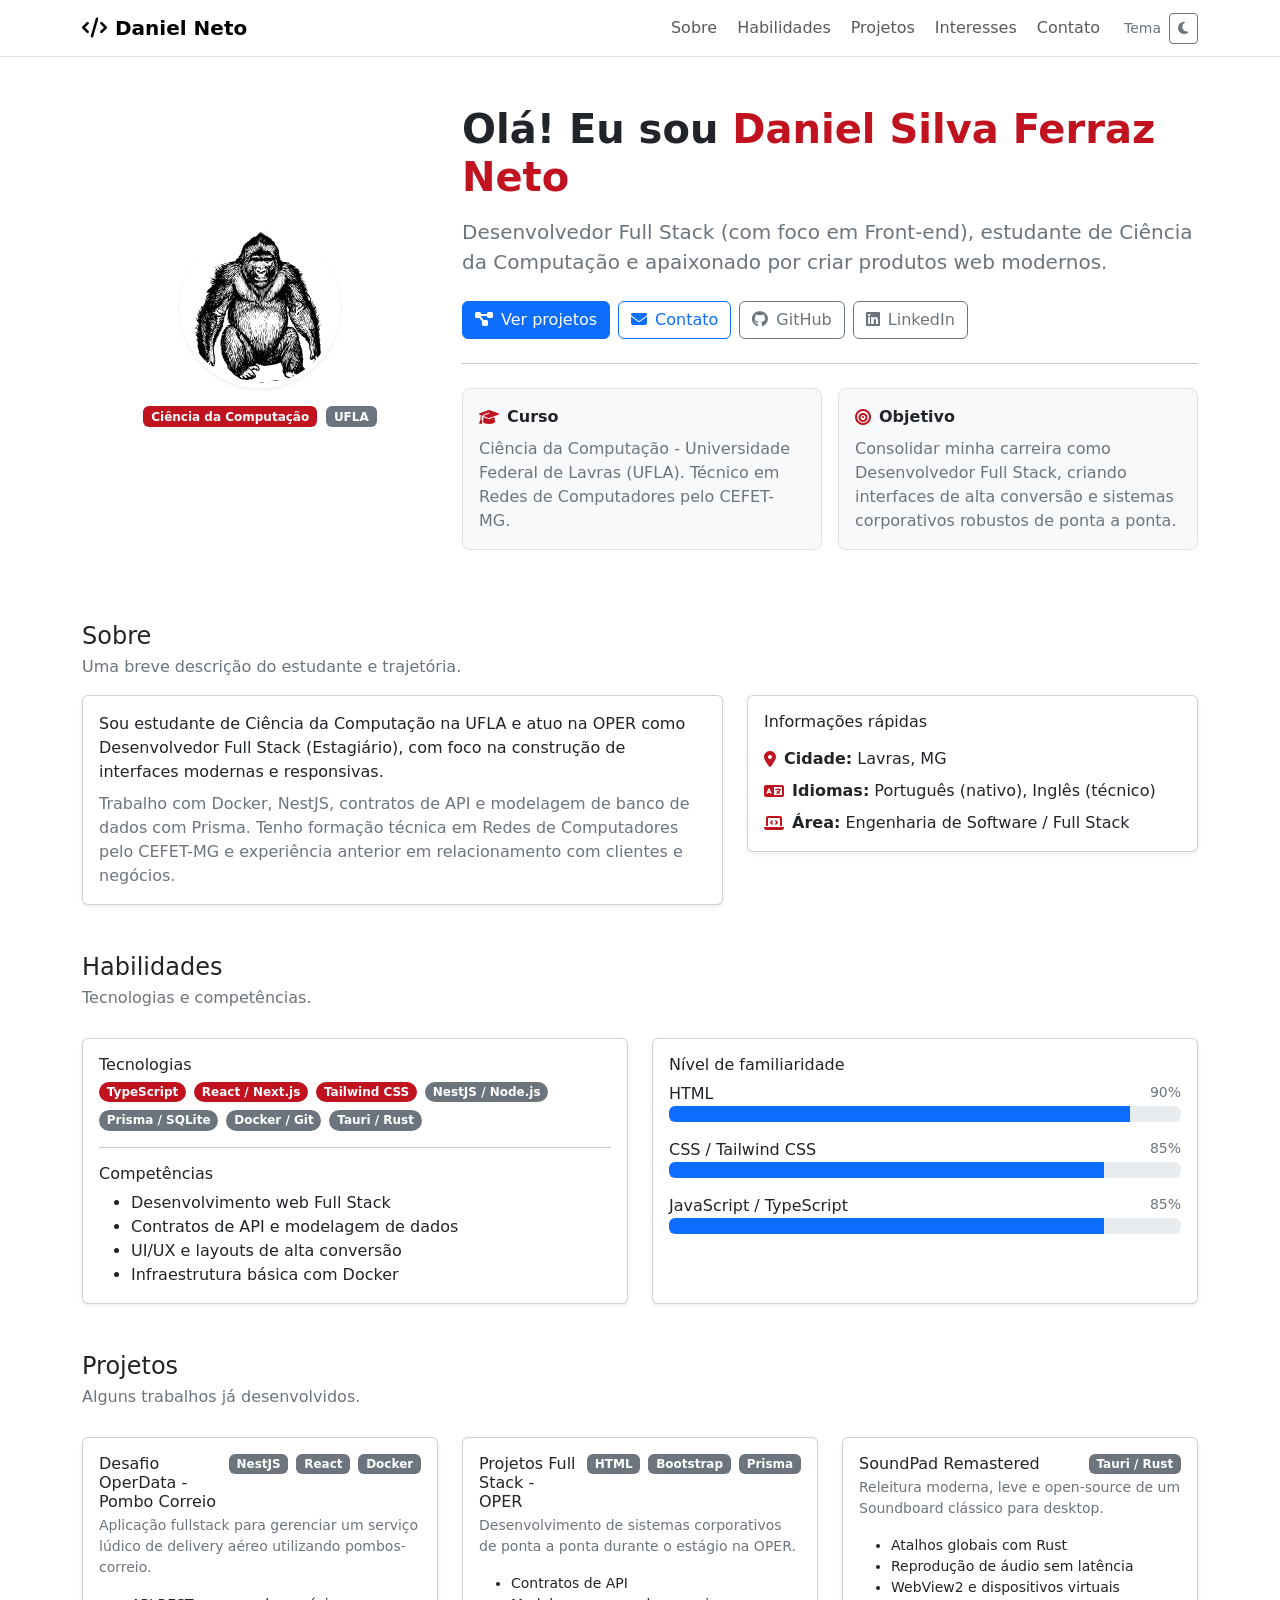
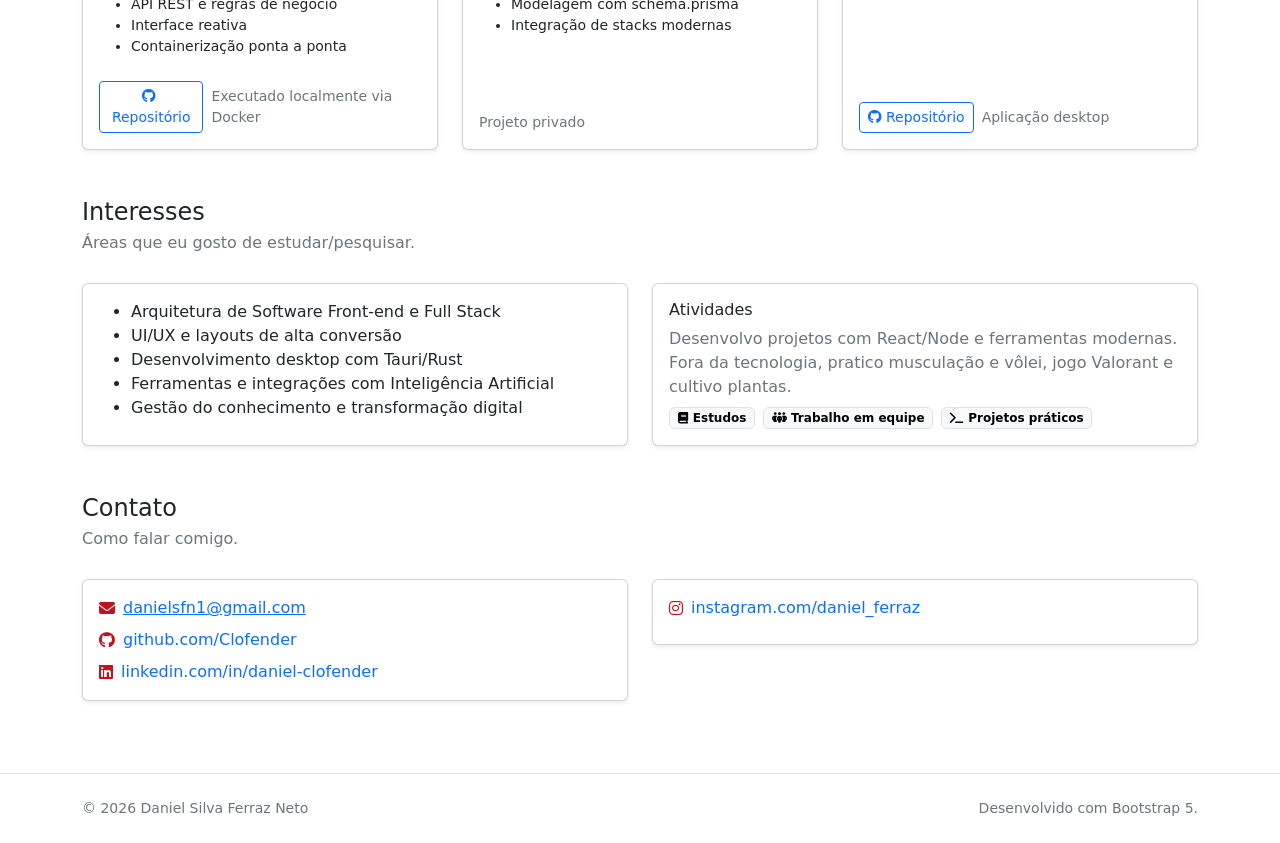
==== code/index.html @ 7e9ef1be "Personaliza portfólio Bootstrap" ====
<!DOCTYPE html>
<html lang="pt-BR" data-bs-theme="light">

<head>
    <meta charset="utf-8">
    <meta name="viewport" content="width=device-width, initial-scale=1.0">
    <title>Daniel Silva Ferraz Neto | Portfólio</title>

    <!-- Bootstrap 5 (CSS) -->
    <link href="https://cdn.jsdelivr.net/npm/bootstrap@5.3.3/dist/css/bootstrap.min.css" rel="stylesheet">

    <!-- Font Awesome (ícones) -->
    <link rel="stylesheet" href="https://cdnjs.cloudflare.com/ajax/libs/font-awesome/6.5.0/css/all.min.css">

    <!-- CSS do projeto (externo) -->
    <link rel="stylesheet" href="assets/css/styles.css">
</head>

<body class="bg-body">
    <!-- Conteúdo virá aqui -->
    <!-- Navbar -->
    <nav class="navbar navbar-expand-lg border-bottom bg-body sticky-top">
        <div class="container">
            <a class="navbar-brand fw-semibold" href="#top">
                <i class="fa-solid fa-code me-2"></i>Daniel Neto
            </a>
            <button class="navbar-toggler" type="button" data-bs-toggle="collapse" data-bs-target="#navContent">
                <span class="navbar-toggler-icon"></span>
            </button>
            <div class="collapse navbar-collapse" id="navContent">
                <ul class="navbar-nav ms-auto gap-lg-1">
                    <li class="nav-item"><a class="nav-link" href="#sobre">Sobre</a></li>
                    <li class="nav-item"><a class="nav-link" href="#habilidades">Habilidades</a></li>
                    <li class="nav-item"><a class="nav-link" href="#projetos">Projetos</a></li>
                    <li class="nav-item"><a class="nav-link" href="#interesses">Interesses</a></li>
                    <li class="nav-item"><a class="nav-link" href="#contato">Contato</a></li>
                </ul>
                <div class="ms-lg-3 d-flex align-items-center gap-2 py-2 py-lg-0">
                    <span class="small text-secondary d-none d-lg-inline">Tema</span>
                    <button id="themeToggle" class="btn btn-outline-secondary btn-sm" type="button">
                        <i class="fa-solid fa-moon"></i>
                    </button>
                </div>
            </div>
        </div>
    </nav>

    <!-- Header / Informações Básicas -->
    <header id="top" class="py-5">
        <div class="container">
            <div class="row align-items-center g-4">
                <div class="col-12 col-lg-4 text-center">
                    <img class="profile-img shadow-sm" src="assets/img/foto.svg" alt="Foto de perfil de Daniel Silva Ferraz Neto">
                    <div class="mt-3">
                        <span class="badge text-bg-primary me-1">Ciência da Computação</span>
                        <span class="badge text-bg-secondary">UFLA</span>
                    </div>
                </div>
                <div class="col-12 col-lg-8">
                    <h1 class="display-6 fw-semibold mb-3">
                        Olá! Eu sou <span class="text-primary">Daniel Silva Ferraz Neto</span>
                    </h1>
                    <p class="lead text-secondary mb-4">
                        Desenvolvedor Full Stack (com foco em Front-end), estudante de Ciência da Computação e apaixonado por criar produtos web modernos.
                    </p>
                    <div class="d-flex flex-wrap gap-2">
                        <a class="btn btn-primary" href="#projetos">
                            <i class="fa-solid fa-diagram-project me-2"></i>Ver projetos
                        </a>
                        <a class="btn btn-outline-primary" href="#contato">
                            <i class="fa-solid fa-envelope me-2"></i>Contato
                        </a>
                        <a class="btn btn-outline-secondary" href="https://github.com/Clofender" target="_blank" rel="noreferrer">
                            <i class="fa-brands fa-github me-2"></i>GitHub
                        </a>
                        <a class="btn btn-outline-secondary" href="https://www.linkedin.com/in/daniel-clofender" target="_blank" rel="noreferrer">
                            <i class="fa-brands fa-linkedin me-2"></i>LinkedIn
                        </a>
                    </div>
                    <hr class="my-4">
                    <div class="row g-3">
                        <div class="col-12 col-md-6">
                            <div class="p-3 rounded-3 border bg-body-tertiary">
                                <div class="d-flex align-items-center gap-2 mb-2">
                                    <i class="fa-solid fa-graduation-cap text-primary"></i>
                                    <strong>Curso</strong>
                                </div>
                                <p class="mb-0 text-secondary">
                                    Ciência da Computação - Universidade Federal de Lavras (UFLA). Técnico em Redes de Computadores pelo CEFET-MG.
                                </p>
                            </div>
                        </div>
                        <div class="col-12 col-md-6">
                            <div class="p-3 rounded-3 border bg-body-tertiary">
                                <div class="d-flex align-items-center gap-2 mb-2">
                                    <i class="fa-solid fa-bullseye text-primary"></i>
                                    <strong>Objetivo</strong>
                                </div>
                                <p class="mb-0 text-secondary">
                                    Consolidar minha carreira como Desenvolvedor Full Stack, criando interfaces de alta conversão e sistemas corporativos robustos de ponta a ponta.
                                </p>
                            </div>
                        </div>
                    </div>
                </div>
            </div>
        </div>
    </header>

    <main class="pb-5">
        <!-- Sobre -->
        <section id="sobre" class="py-4">
            <div class="container">
                <div class="mb-3">
                    <h2 class="h4 mb-1">Sobre</h2>
                    <p class="text-secondary mb-0">Uma breve descrição do estudante e trajetória.</p>
                </div>
                <div class="row g-4">
                    <div class="col-12 col-lg-7">
                        <div class="card shadow-sm">
                            <div class="card-body">
                                <p class="mb-2">
                                    Sou estudante de Ciência da Computação na UFLA e atuo na OPER como Desenvolvedor Full Stack (Estagiário), com foco na construção de interfaces modernas e responsivas.
                                </p>
                                <p class="mb-0 text-secondary">
                                    Trabalho com Docker, NestJS, contratos de API e modelagem de banco de dados com Prisma. Tenho formação técnica em Redes de Computadores pelo CEFET-MG e experiência anterior em relacionamento com clientes e negócios.
                                </p>
                            </div>
                        </div>
                    </div>
                    <div class="col-12 col-lg-5">
                        <div class="card shadow-sm">
                            <div class="card-body">
                                <h3 class="h6 mb-3">Informações rápidas</h3>
                                <ul class="list-unstyled mb-0">
                                    <li class="d-flex gap-2 mb-2">
                                        <i class="fa-solid fa-location-dot text-primary mt-1"></i>
                                        <div><strong>Cidade:</strong> Lavras, MG</div>
                                    </li>
                                    <li class="d-flex gap-2 align-items-start mb-2">
                                        <i class="fa-solid fa-language mt-1 text-primary"></i>
                                        <div><strong>Idiomas:</strong> Português (nativo), Inglês (técnico)</div>
                                    </li>
                                    <li class="d-flex gap-2">
                                        <i class="fa-solid fa-laptop-code text-primary mt-1"></i>
                                        <div><strong>Área:</strong> Engenharia de Software / Full Stack</div>
                                    </li>
                                </ul>
                            </div>
                        </div>
                    </div>
                </div>
            </div>
        </section>
        <!-- Habilidades -->
        <section id="habilidades" class="py-4">
            <div class="container">
                <div class="section-title">
                    <h2 class="h4 mb-1">Habilidades</h2>
                    <p class="text-secondary mb-0">Tecnologias e competências.</p>
                </div>
                <div class="row g-4 mt-1">
                    <div class="col-12 col-lg-6">
                        <div class="card shadow-sm h-100">
                            <div class="card-body">
                                <h3 class="h6">Tecnologias</h3>
                                <div class="d-flex flex-wrap gap-2">
                                     <span class="badge rounded-pill text-bg-primary">TypeScript</span>
                                     <span class="badge rounded-pill text-bg-primary">React / Next.js</span>
                                     <span class="badge rounded-pill text-bg-primary">Tailwind CSS</span>
                                     <span class="badge rounded-pill text-bg-secondary">NestJS / Node.js</span>
                                     <span class="badge rounded-pill text-bg-secondary">Prisma / SQLite</span>
                                     <span class="badge rounded-pill text-bg-secondary">Docker / Git</span>
                                     <span class="badge rounded-pill text-bg-secondary">Tauri / Rust</span>
                                </div>
                                <hr>
                                <h3 class="h6">Competências</h3>
                                <ul class="mb-0">
                                        <li>Desenvolvimento web Full Stack</li>
                                        <li>Contratos de API e modelagem de dados</li>
                                        <li>UI/UX e layouts de alta conversão</li>
                                        <li>Infraestrutura básica com Docker</li>
                                </ul>
                            </div>
                        </div>
                    </div>
                    <div class="col-12 col-lg-6">
                        <div class="card shadow-sm h-100">
                            <div class="card-body">
                                    <h3 class="h6">Nível de familiaridade</h3>
                                <div class="mb-3">
                                    <div class="d-flex justify-content-between">
                                            <span>HTML</span><span class="text-secondary small">90%</span>
                                    </div>
                                        <div class="progress" role="progressbar" aria-label="HTML" aria-valuenow="90"
                                        aria-valuemin="0" aria-valuemax="100">
                                            <div class="progress-bar" style="width: 90%"></div>
                                    </div>
                                </div>
                                <div class="mb-3">
                                    <div class="d-flex justify-content-between">
                                            <span>CSS / Tailwind CSS</span><span class="text-secondary small">85%</span>
                                    </div>
                                        <div class="progress" role="progressbar" aria-label="CSS / Tailwind CSS" aria-valuenow="85"
                                        aria-valuemin="0" aria-valuemax="100">
                                            <div class="progress-bar" style="width: 85%"></div>
                                    </div>
                                </div>
                                <div class="mb-0">
                                    <div class="d-flex justify-content-between">
                                            <span>JavaScript / TypeScript</span><span class="text-secondary small">85%</span>
                                    </div>
                                        <div class="progress" role="progressbar" aria-label="JavaScript / TypeScript" aria-valuenow="85"
                                        aria-valuemin="0" aria-valuemax="100">
                                            <div class="progress-bar" style="width: 85%"></div>
                                    </div>
                                </div>
                            </div>
                        </div>
                    </div>
                </div>
            </div>
        </section>

        <!-- Projetos -->
        <section id="projetos" class="py-4">
            <div class="container">
                <div class="section-title">
                    <h2 class="h4 mb-1">Projetos</h2>
                    <p class="text-secondary mb-0">Alguns trabalhos já desenvolvidos.</p>
                </div>
                <div class="row g-4 mt-1">
                    <div class="col-12 col-md-6 col-lg-4">
                        <div class="card shadow-sm h-100">
                            <div class="card-body d-flex flex-column">
                                <div class="d-flex align-items-start justify-content-between gap-2">
                                    <h3 class="h6 mb-1">Desafio OperData - Pombo Correio</h3>
                                    <span class="badge text-bg-secondary">NestJS</span>
                                    <span class="badge text-bg-secondary">React</span>
                                    <span class="badge text-bg-secondary">Docker</span>
                                </div>
                                <p class="text-secondary small">
                                    Aplicação fullstack para gerenciar um serviço lúdico de delivery aéreo utilizando pombos-correio.
                                </p>
                                <ul class="small mb-4">
                                    <li>API REST e regras de negócio</li>
                                    <li>Interface reativa</li>
                                    <li>Containerização ponta a ponta</li>
                                </ul>
                                <div class="mt-auto d-flex gap-2">
                                    <a class="btn btn-sm btn-outline-primary" href="https://github.com/Clofender/Desafio-OperData-PomboCorreio" target="_blank" rel="noreferrer">
                                        <i class="fa-brands fa-github me-1"></i>Repositório
                                    </a>
                                    <span class="text-secondary small align-self-center">Executado localmente via Docker</span>
                                </div>
                            </div>
                        </div>
                    </div>
                    <div class="col-12 col-md-6 col-lg-4">
                        <div class="card shadow-sm h-100">
                            <div class="card-body d-flex flex-column">
                                <div class="d-flex align-items-start justify-content-between gap-2">
                                    <h3 class="h6 mb-1">Projetos Full Stack - OPER</h3>
                                    <span class="badge text-bg-secondary">HTML</span>
                                    <span class="badge text-bg-secondary">Bootstrap</span>
                                    <span class="badge text-bg-secondary">Prisma</span>
                                </div>
                                <p class="text-secondary small">
                                    Desenvolvimento de sistemas corporativos de ponta a ponta durante o estágio na OPER.
                                </p>
                                <ul class="small mb-4">
                                    <li>Contratos de API</li>
                                    <li>Modelagem com schema.prisma</li>
                                    <li>Integração de stacks modernas</li>
                                </ul>
                                <div class="mt-auto d-flex gap-2">
                                    <span class="text-secondary small align-self-center">Projeto privado</span>
                                </div>
                            </div>
                        </div>
                    </div>
                    <div class="col-12 col-md-6 col-lg-4">
                        <div class="card shadow-sm h-100">
                            <div class="card-body d-flex flex-column">
                                <div class="d-flex align-items-start justify-content-between gap-2">
                                    <h3 class="h6 mb-1">SoundPad Remastered</h3>
                                    <span class="badge text-bg-secondary">Tauri / Rust</span>
                                </div>
                                <p class="text-secondary small">
                                    Releitura moderna, leve e open-source de um Soundboard clássico para desktop.
                                </p>
                                <ul class="small mb-4">
                                    <li>Atalhos globais com Rust</li>
                                    <li>Reprodução de áudio sem latência</li>
                                    <li>WebView2 e dispositivos virtuais</li>
                                </ul>
                                <div class="mt-auto d-flex gap-2">
                                    <a class="btn btn-sm btn-outline-primary" href="https://github.com/Clofender/SoundPad-Remastered" target="_blank" rel="noreferrer">
                                        <i class="fa-brands fa-github me-1"></i>Repositório
                                    </a>
                                    <span class="text-secondary small align-self-center">Aplicação desktop</span>
                                </div>
                            </div>
                        </div>
                    </div>
                </div>
            </div>
        </section>
        <!-- Interesses -->
        <section id="interesses" class="py-4">
            <div class="container">
                <div class="section-title">
                    <h2 class="h4 mb-1">Interesses</h2>
                    <p class="text-secondary mb-0">Áreas que eu gosto de estudar/pesquisar.</p>
                </div>
                <div class="row g-4 mt-1">
                    <div class="col-12 col-lg-6">
                        <div class="card shadow-sm h-100">
                            <div class="card-body">
                                <ul class="mb-0">
                                    <li>Arquitetura de Software Front-end e Full Stack</li>
                                    <li>UI/UX e layouts de alta conversão</li>
                                    <li>Desenvolvimento desktop com Tauri/Rust</li>
                                    <li>Ferramentas e integrações com Inteligência Artificial</li>
                                    <li>Gestão do conhecimento e transformação digital</li>
                                </ul>
                            </div>
                        </div>
                    </div>
                    <div class="col-12 col-lg-6">
                        <div class="card shadow-sm h-100">
                            <div class="card-body">
                                <h3 class="h6">Atividades</h3>
                                <p class="text-secondary mb-2">
                                    Desenvolvo projetos com React/Node e ferramentas modernas. Fora da tecnologia, pratico musculação e vôlei, jogo Valorant e cultivo plantas.
                                </p>
                                <div class="d-flex flex-wrap gap-2">
                                    <span class="badge text-bg-light border"><i
                                            class="fa-solid fa-book me-1"></i>Estudos</span>
                                    <span class="badge text-bg-light border"><i
                                            class="fa-solid fa-people-group me-1"></i>Trabalho em equipe</span>
                                    <span class="badge text-bg-light border"><i
                                            class="fa-solid fa-terminal me-1"></i>Projetos práticos</span>
                                </div>
                            </div>
                        </div>
                    </div>
                </div>
            </div>
        </section>
        <!-- Contato -->
        <section id="contato" class="py-4">
            <div class="container">
                <div class="section-title">
                    <h2 class="h4 mb-1">Contato</h2>
                    <p class="text-secondary mb-0">Como falar comigo.</p>
                </div>
                <div class="row g-4 mt-1">
                    <div class="col-12 col-lg-6">
                        <div class="card shadow-sm">
                            <div class="card-body">
                                <ul class="list-unstyled mb-0">
                                    <li class="d-flex gap-2 align-items-center mb-2">
                                        <i class="fa-solid fa-envelope text-primary"></i>
                                        <a href="mailto:danielsfn1@gmail.com">danielsfn1@gmail.com</a>
                                    </li>
                                    <li class="d-flex gap-2 align-items-center mb-2">
                                        <i class="fa-brands fa-github text-primary"></i>
                                        <a class="link-underline link-underline-opacity-0" href="https://github.com/Clofender"
                                            target="_blank" rel="noreferrer">
                                            github.com/Clofender
                                        </a>
                                    </li>
                                    <li class="d-flex gap-2 align-items-center">
                                        <i class="fa-brands fa-linkedin text-primary"></i>
                                        <a class="link-underline link-underline-opacity-0"
                                            href="https://www.linkedin.com/in/daniel-clofender" target="_blank" rel="noreferrer">
                                            linkedin.com/in/daniel-clofender
                                        </a>
                                    </li>
                                </ul>
                            </div>
                        </div>
                    </div>
                    <div class="col-12 col-lg-6">
                        <div class="card shadow-sm">
                            <div class="card-body">
                                <ul class="list-unstyled mb-0">
                                    <li class="d-flex gap-2 align-items-center mb-2">
                                        <i class="fa-brands fa-instagram text-primary"></i>
                                        <a class="link-underline link-underline-opacity-0" href="https://instagram.com/daniel_ferraz"
                                            target="_blank" rel="noreferrer">
                                            instagram.com/daniel_ferraz
                                        </a>
                                    </li>
                                </ul>
                            </div>
                        </div>
                    </div>
                </div>
            </div>
        </section>
    </main>
    <!-- Rodapé da Página -->
<footer class="border-top py-4">
    <div class="container d-flex flex-column flex-md-row justify-content-between gap-2">
        <small class="text-secondary">© 2026 Daniel Silva Ferraz Neto</small>
        <small class="text-secondary">Desenvolvido com Bootstrap 5.</small>
    </div>
</footer>
    <!-- Bootstrap JS (necessário para navbar colapsável) -->
    <script src="https://cdn.jsdelivr.net/npm/bootstrap@5.3.3/dist/js/bootstrap.bundle.min.js"></script>

    <!-- JS do projeto -->
    <script src="assets/js/script.js"></script>
</body>

</html>
---- code/assets/css/styles.css ----
/* Identidade visual em vermelho e preto, adaptada aos dois temas do Bootstrap. */
:root {
    --bs-primary: #c1121f;
    --bs-primary-rgb: 193, 18, 31;
}

[data-bs-theme="dark"] {
    --bs-body-bg: #0d0d0d;
    --bs-body-color: #f4f4f4;
    --bs-secondary-bg: #171717;
    --bs-tertiary-bg: #202020;
    --bs-primary: #ff4655;
    --bs-primary-rgb: 255, 70, 85;
}

/* Ajusta tamanho da imagem de perfil */
.profile-img {
    width: 160px;
    height: 160px;
    border-radius: 999px;
    border: 4px solid rgba(255, 255, 255, 0.7);
}

/* Melhorar espaçamento do âncora/título (por causa da navbar fixa) */
section {
    scroll-margin-top: 90px;
}
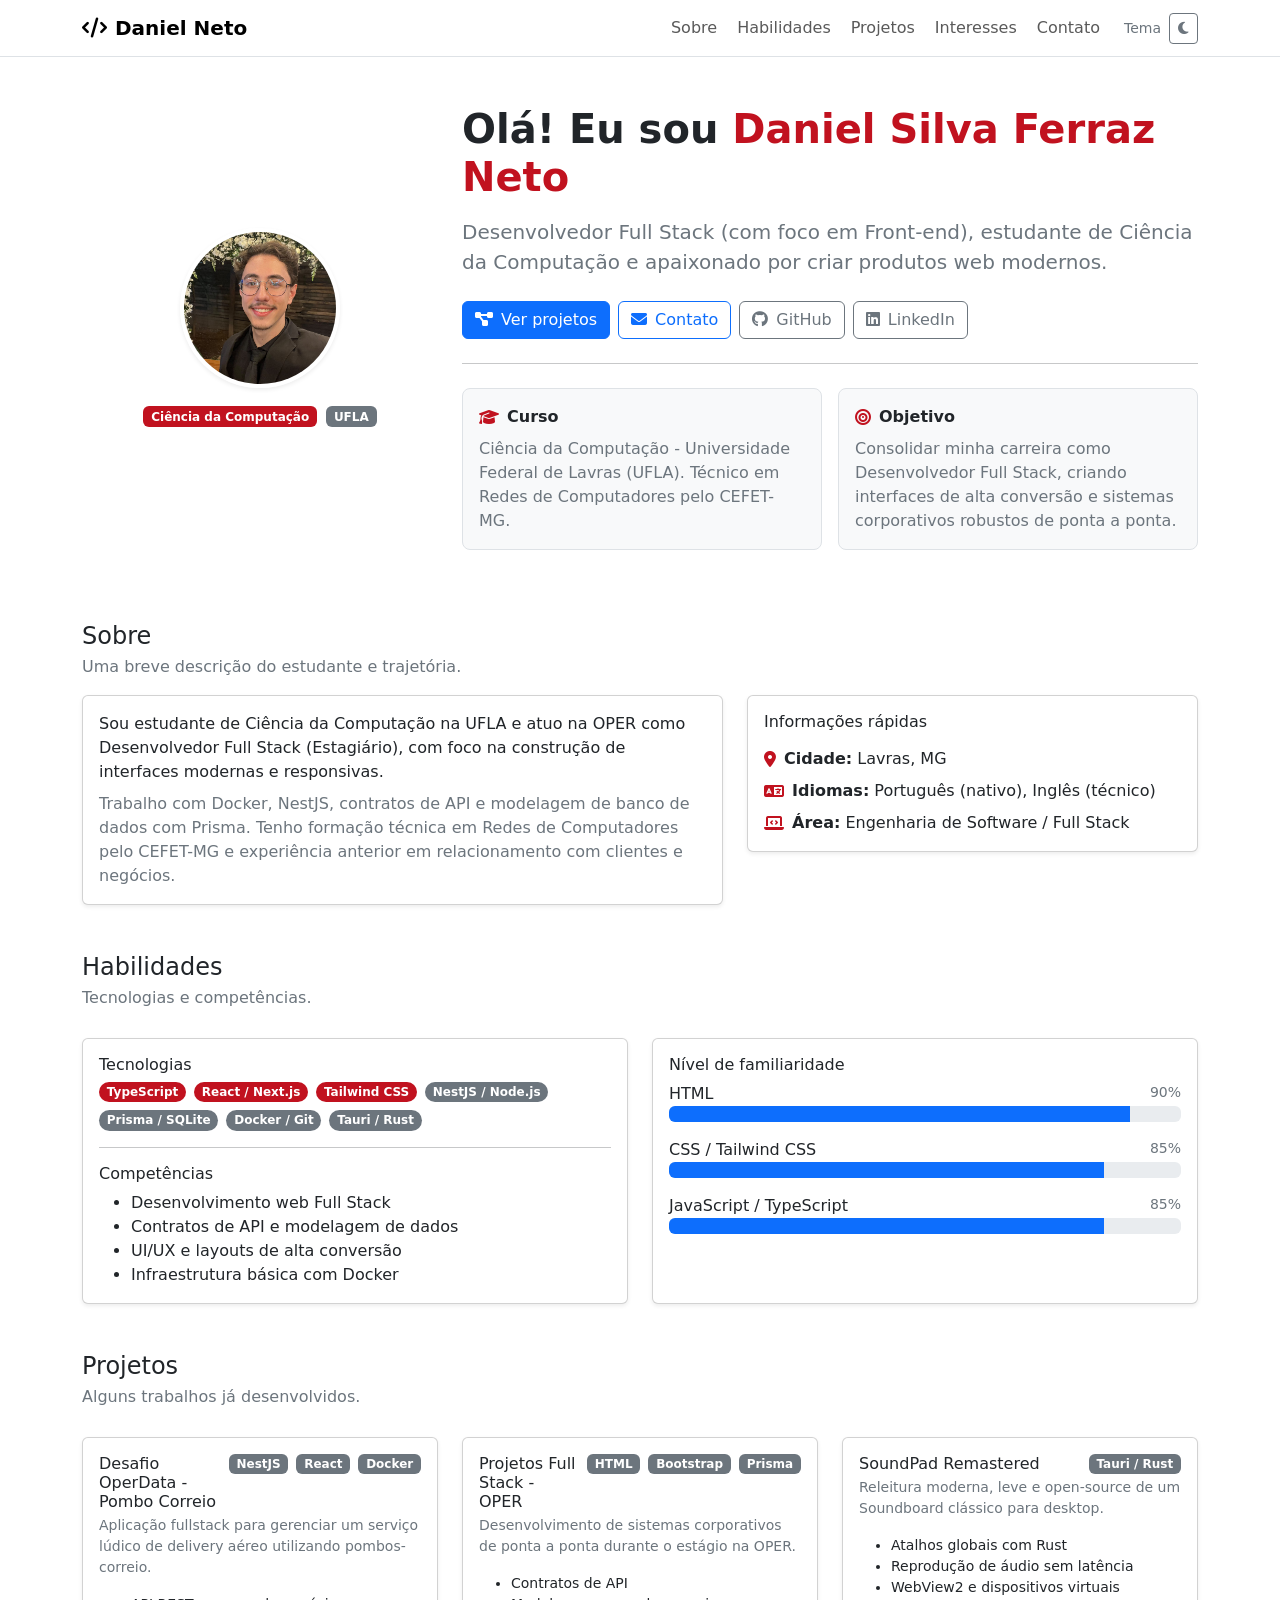
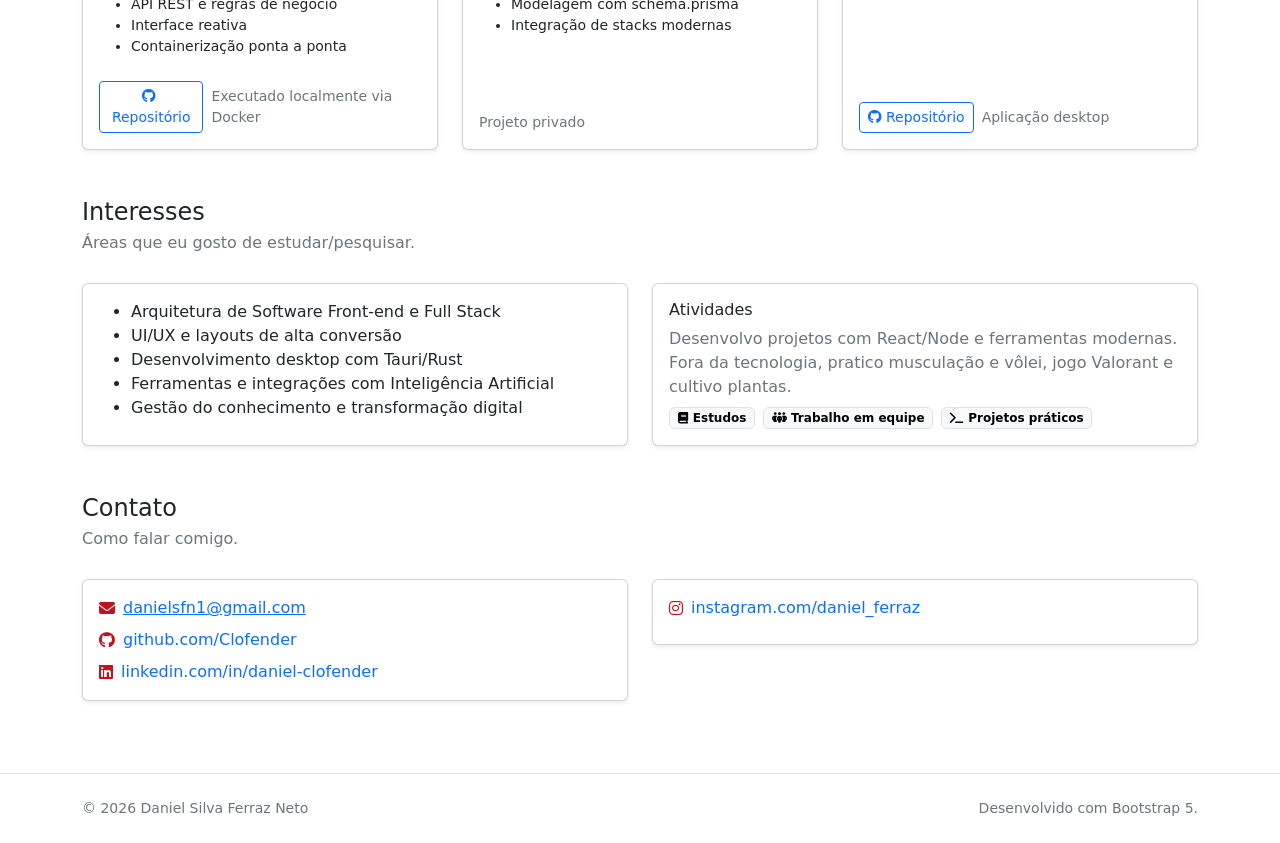
==== commit a97ea6e7: "feat: atualiza foto do perfil" ====
--- a/code/index.html
+++ b/code/index.html
@@ -50,7 +50,7 @@
         <div class="container">
             <div class="row align-items-center g-4">
                 <div class="col-12 col-lg-4 text-center">
-                    <img class="profile-img shadow-sm" src="assets/img/foto.svg" alt="Foto de perfil de Daniel Silva Ferraz Neto">
+                    <img class="profile-img shadow-sm" src="assets/img/foto.jpeg" alt="Foto de perfil de Daniel Silva Ferraz Neto">
                     <div class="mt-3">
                         <span class="badge text-bg-primary me-1">Ciência da Computação</span>
                         <span class="badge text-bg-secondary">UFLA</span>
--- a/code/assets/css/styles.css
+++ b/code/assets/css/styles.css
@@ -19,6 +19,7 @@
     height: 160px;
     border-radius: 999px;
     border: 4px solid rgba(255, 255, 255, 0.7);
+    object-fit: cover;
 }
 
 /* Melhorar espaçamento do âncora/título (por causa da navbar fixa) */
